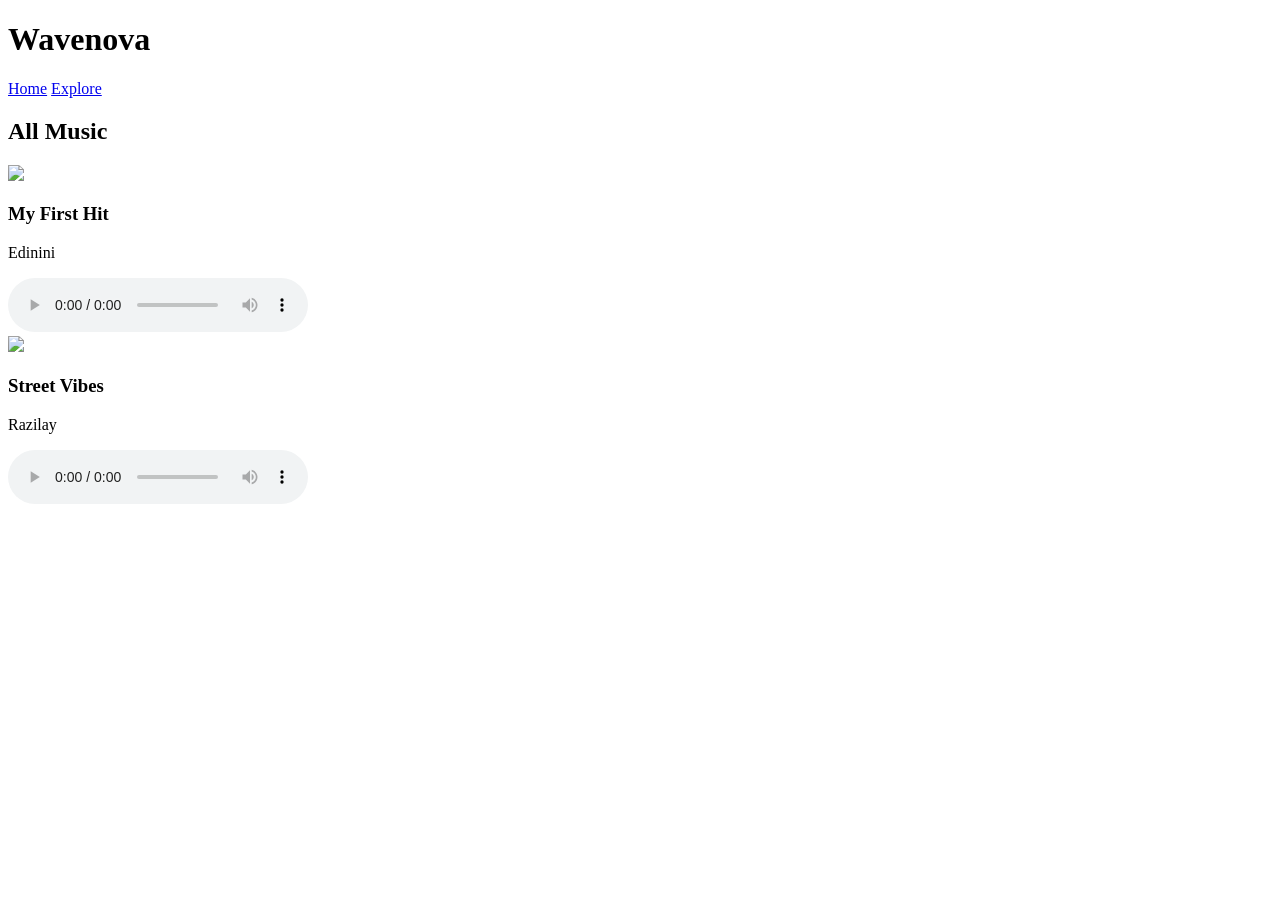
==== explore.html @ 63ea87c2 "Add files via upload" ====
<!DOCTYPE html>
<html>
    <head>
        <title>Wavenova - Explore</title>
        <link rel="stylesheet" href="css/style.css">
    </head>
    <body>
        <header>
            <h1>Wavenova</h1>
            <nav>
                <a href="index.html">Home</a>
                <a href="explore.html">Explore</a>
            </nav>
        </header>

        <section class="explore-section">
            <h2>All Music</h2>
            <div class="music-grid">
                <div class="music-card" onclick="playSong('songs/song1.mp4','My First Hit - Edinini')">
                    <img src="images/cover1.jpeg">
                    <div class="overlay"></div>
                    <h3>My First Hit</h3>
                    <p>Edinini</p>
                    <audio controls>
                        <source src="songs/song1.mp4" type="audio/mp4">
                    </audio>
                </div>
                <div class="music-card" onclick="playSong('songs/song2.mp4','Street Vibes - Razilay')">
                    <img src="images/cover2.jpeg">
                    <div class="overlay"></div>
                    <h3>Street Vibes</h3>
                    <p>Razilay</p>
                    <audio controls>
                        <source src="songs/song2.mp4" type="audio/mp4">
                    </audio>
                </div>
            </div>
        </section>
        <script src="js/app.js"></script>
    </body>
</html>
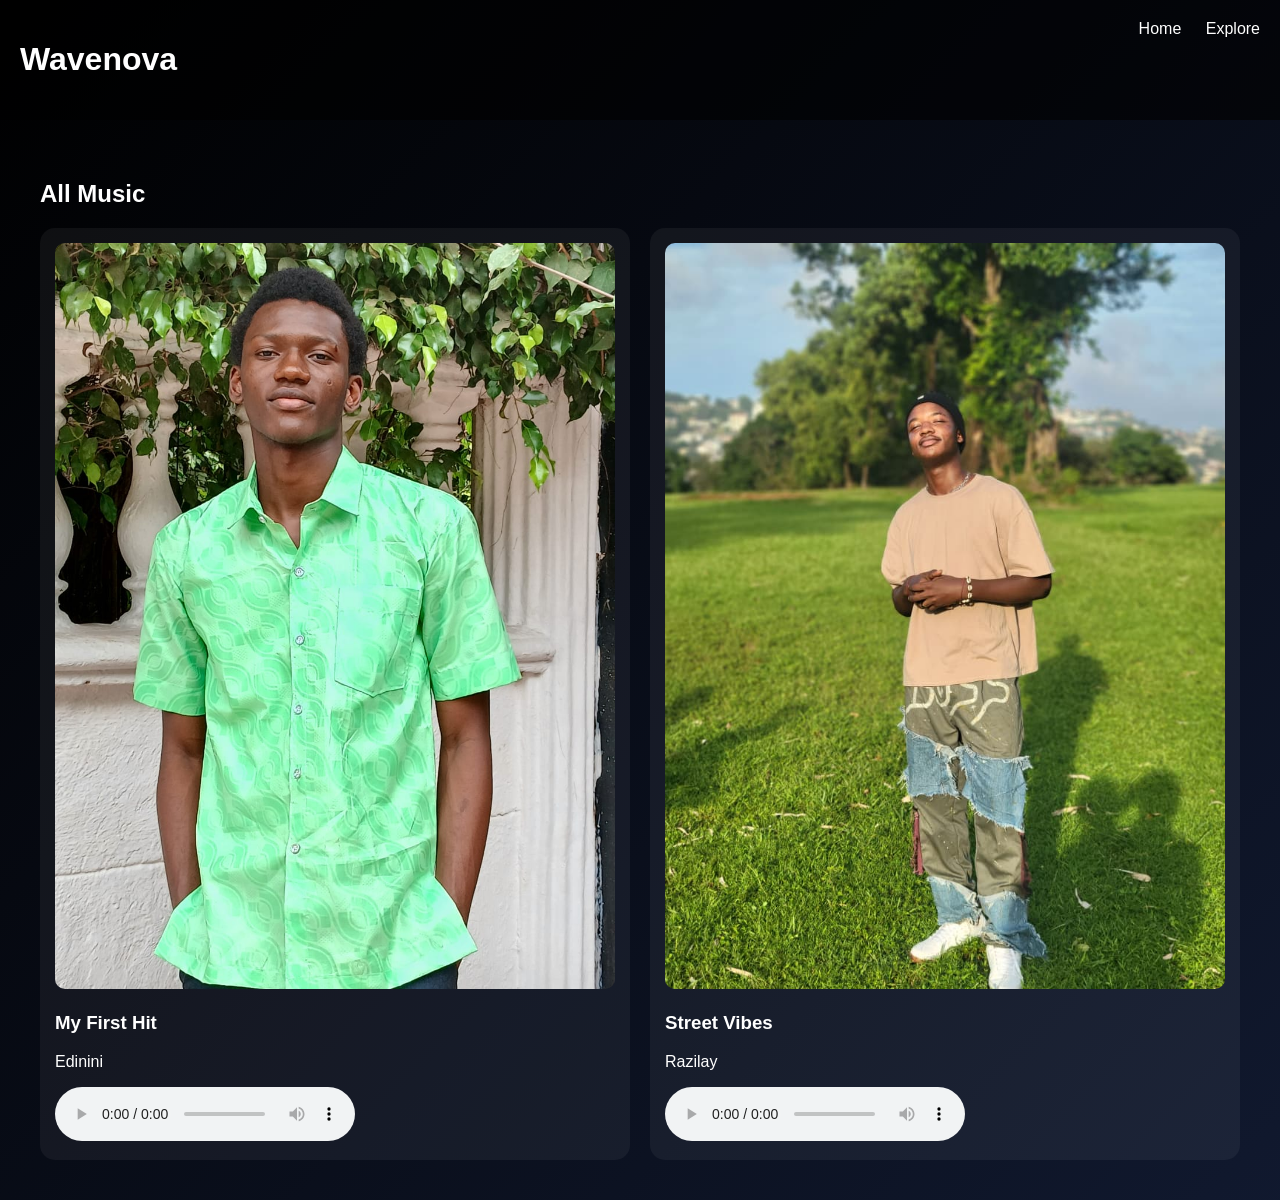
==== commit 80376403: "Fix HTML structure and update song file paths" ====
--- a/explore.html
+++ b/explore.html
@@ -2,7 +2,7 @@
 <html>
     <head>
         <title>Wavenova - Explore</title>
-        <link rel="stylesheet" href="css/style.css">
+        <link rel="stylesheet" href="style.css">
     </head>
     <body>
         <header>
@@ -16,26 +16,27 @@
         <section class="explore-section">
             <h2>All Music</h2>
             <div class="music-grid">
-                <div class="music-card" onclick="playSong('songs/song1.mp4','My First Hit - Edinini')">
-                    <img src="images/cover1.jpeg">
+                <div class="music-card" onclick="playSong('song1.mp4','My First Hit - Edinini')">
+                    <img src="cover1.jpeg">
                     <div class="overlay"></div>
                     <h3>My First Hit</h3>
                     <p>Edinini</p>
                     <audio controls>
-                        <source src="songs/song1.mp4" type="audio/mp4">
+                        <source src="song1.mp4" type="audio/mp4">
                     </audio>
                 </div>
-                <div class="music-card" onclick="playSong('songs/song2.mp4','Street Vibes - Razilay')">
-                    <img src="images/cover2.jpeg">
+                <div class="music-card" onclick="playSong('song2.mp4','Street Vibes - Razilay')">
+                    <img src="cover2.jpeg">
                     <div class="overlay"></div>
                     <h3>Street Vibes</h3>
                     <p>Razilay</p>
                     <audio controls>
-                        <source src="songs/song2.mp4" type="audio/mp4">
+                        <source src="song2.mp4" type="audio/mp4">
                     </audio>
                 </div>
             </div>
         </section>
         <script src="js/app.js"></script>
     </body>
-</html>+
+</html>
--- a/style.css
+++ b/style.css
@@ -0,0 +1,106 @@
+body {
+    margin: 0;
+    font-family: Arial;
+    background: linear-gradient(-45deg, #0f0f0f, #1a1a2e, #16213e, #000000);
+    background-size: 400% 400%;
+    animation: gradientMove 12s ease infinite;
+    color: white;
+}
+
+@keyframes gradientMove {
+    0% { background-position: 0% 50%; }
+    50% { background-position: 100% 50%; }
+    100% { background-position: 0% 50%; }
+}
+
+header {
+    display: flex;
+    justify-content: space-between;
+    padding: 20px;
+    background-color: rgba(0, 0, 0, 0.6);
+}
+
+nav a {
+    color: white;
+    margin-left: 20px;
+    text-decoration: none;
+}
+
+.hero {
+    text-align: center;
+    padding: 80px 20px;
+}
+
+.trending {
+    padding: 20px;
+    display: flex;
+    gap: 20px;
+}
+
+.song-card {
+    background: rgba(255,255,255,0.05);
+    padding: 15px;
+    border-radius: 15px;
+    width: 200px;
+    cursor: pointer;
+    transition: 0.3s;
+}
+
+.song-card:hover {
+    transform: scale(1.05);
+    background: rgba(255,255,255,0.1);
+}
+
+.song-card img {
+    width: 100%;
+    border-radius: 10px;
+}
+
+.player {
+    position: fixed;
+    bottom: 0;
+    width: 100%;
+    background-color: black;
+    padding: 10px;
+    text-align: center;
+}
+
+.explore-section {
+    padding: 40px;
+}
+
+.music-grid {
+    display: grid;
+    grid-template-columns: repeat(auto-fit, minmax(200px, 1fr));
+    gap: 20px;
+}
+
+.music-card {
+    background: rgba(255,255,255,0.05);
+    padding: 15px;
+    border-radius: 15px;
+    cursor: pointer;
+    transition: 0.3s;
+}
+
+.music-card img {
+    width: 100%;
+    border-radius: 10px;
+}
+
+.music-card:hover {
+    transform: scale(1.05);
+}
+
+.overlay {
+    position: absolute;
+    top: 35%;
+    left: 45%;
+    font-size: 40px;
+    opacity: 0;
+    transition: 0.3s;
+}
+
+.music-card:hover .overlay {
+    opacity: 1;
+}
